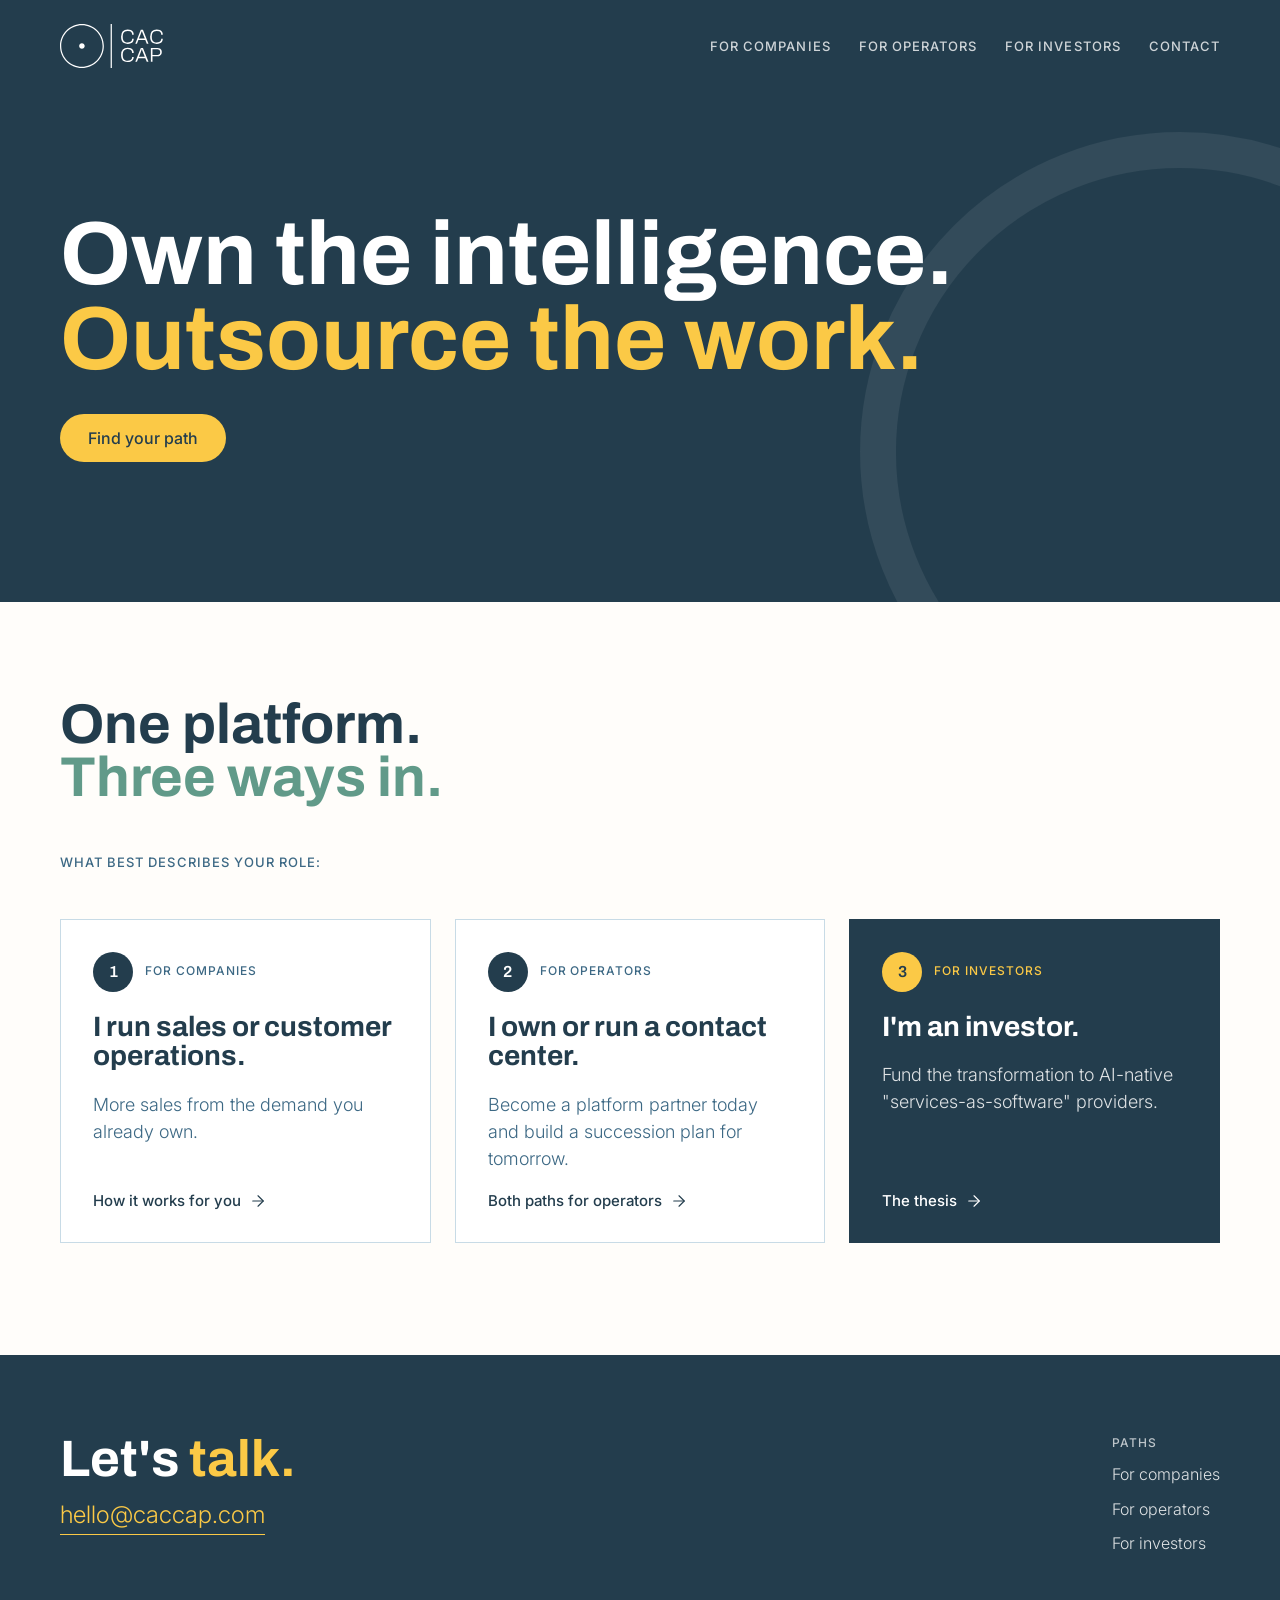
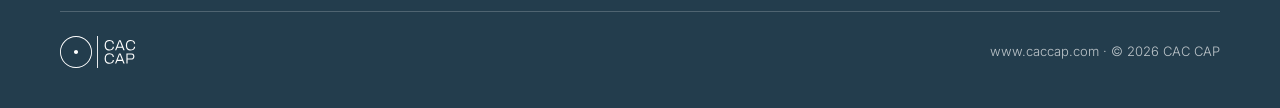
==== index.html @ 77aca2f1 "Copy edit: splash and companies pages Co-Authored-By: Claude Opus 5.5 <noreply@anthropic.com> Claude" ====
<!doctype html>
<html lang="en">
<head>
<meta charset="utf-8">
<meta name="viewport" content="width=device-width, initial-scale=1">
<title>CAC CAP · Own the intelligence. Outsource the work.</title>
<meta name="description" content="We sell the work, not the tool: an AI-run sales operation, paid on results, with an acquisition pipeline behind it.">
<meta property="og:type" content="website">
<meta property="og:site_name" content="CAC CAP">
<meta property="og:title" content="CAC CAP · Own the intelligence. Outsource the work.">
<meta property="og:description" content="We sell the work, not the tool: an AI-run sales operation, paid on results, with an acquisition pipeline behind it.">
<link rel="icon" type="image/svg+xml" href="assets/img/cac-cap-mark-deep-ocean.svg">
<link rel="preconnect" href="https://fonts.googleapis.com">
<link rel="preconnect" href="https://fonts.gstatic.com" crossorigin>
<link rel="stylesheet" href="https://fonts.googleapis.com/css2?family=Archivo:wght@500;600;700&amp;family=Inter:wght@300;500;600&amp;display=swap">
<link rel="stylesheet" href="assets/css/tokens.css">
<link rel="stylesheet" href="assets/css/site.css">
</head>
<body>
<a class="skip" href="#main">Skip to content</a>
<div style="font-family: var(--font-body); font-weight: 300; color: var(--czc-deep-ocean); background: var(--czc-paper);">

  <header style="background: var(--czc-deep-ocean);">
    <div style="max-width: 1200px; margin: 0 auto; padding: 24px clamp(20px, 5vw, 60px); display: flex; flex-wrap: wrap; align-items: center; justify-content: space-between; gap: 16px 32px;">
      <a href="./" aria-label="CAC CAP home" style="display: inline-flex; text-decoration: none;"><img src="assets/img/cac-cap-lockup-white.svg" alt="CAC CAP" style="height: 44px; width: auto; display: block;"></a>
      <nav aria-label="Main" style="display: flex; flex-wrap: wrap; gap: 8px 28px; font: 500 13px/1.4 var(--font-body); letter-spacing: .08em; text-transform: uppercase;">
        <a href="companies/" class="nav" style="color: rgba(255,255,255,.78); text-decoration: none;">For companies</a>
        <a href="operators/" class="nav" style="color: rgba(255,255,255,.78); text-decoration: none;">For operators</a>
        <a href="investors/" class="nav" style="color: rgba(255,255,255,.78); text-decoration: none;">For investors</a>
        <a href="#contact" class="nav" style="color: rgba(255,255,255,.78); text-decoration: none;">Contact</a>
      </nav>
    </div>
  </header>

  <main id="main">

  <section style="position: relative; overflow: hidden; background: var(--czc-deep-ocean); color: #ffffff;">
    <div aria-hidden="true" style="position: absolute; right: -220px; top: 40px; width: 640px; height: 640px; border-radius: 50%; border: 36px solid rgba(255,255,255,.07); box-sizing: border-box;"></div>
    <div style="position: relative; max-width: 1200px; margin: 0 auto; padding: 120px clamp(20px, 5vw, 60px) 140px; display: flex; flex-direction: column; gap: 32px;">

      <h1 style="margin: 0; font: 700 clamp(48px, 7vw, 96px)/.95 var(--font-display); color: #ffffff; max-width: 900px;">Own the intelligence.<br><span style="color: var(--czc-yellow-sun);">Outsource the work.</span></h1>

      <div style="display: flex; flex-wrap: wrap; gap: 12px;">
        <a href="#paths" class="btn-accent" style="display: inline-flex; align-items: center; min-height: 48px; padding: 0 28px; border-radius: 999px; background: var(--czc-yellow-sun); color: var(--czc-deep-ocean); font: 500 16px/1 var(--font-body); text-decoration: none;">Find your path</a>
      </div>
    </div>
  </section>

  <section id="paths" style="background: var(--czc-paper);">
    <div style="max-width: 1200px; margin: 0 auto; padding: 96px clamp(20px, 5vw, 60px) 112px; display: flex; flex-direction: column; gap: 48px;">
      <div style="display: flex; flex-direction: column; gap: 16px;">

        <h2 style="margin: 0; font: 700 clamp(36px, 4.5vw, 56px)/.95 var(--font-display); color: var(--czc-deep-ocean);">One platform.<br><span style="color: var(--czc-greenery);">Three ways in.</span></h2>
      </div>
      <div style="font: 500 13px/1.4 var(--font-body); letter-spacing: .08em; text-transform: uppercase; color: var(--czc-deep-ocean-300); font-size: 13px; font-weight: 500; line-height: 1.4">WHAT BEST DESCRIBES YOUR ROLE:</div><div style="display: grid; grid-template-columns: repeat(auto-fit, minmax(280px, 1fr)); gap: 24px;">

        <a href="companies/" class="path" style="display: flex; flex-direction: column; gap: 20px; min-height: 300px; padding: 32px; box-sizing: border-box; background: #ffffff; border: 1px solid var(--czc-deep-ocean-50); color: var(--czc-deep-ocean); text-decoration: none;">
          <div style="display: flex; align-items: center; gap: 12px;">
            <span style="display: inline-flex; align-items: center; justify-content: center; width: 40px; height: 40px; border-radius: 50%; background: var(--czc-deep-ocean); color: #ffffff; font: 600 16px/1 var(--font-display);">1</span>
            <span style="font: 500 12px/1.4 var(--font-body); letter-spacing: .08em; text-transform: uppercase; color: var(--czc-deep-ocean-300);">For companies</span>
          </div>
          <div style="font: 700 28px/1.05 var(--font-display);">I run sales or customer operations.</div>
          <div style="font: 300 18px/1.5 var(--font-body); color: var(--czc-deep-ocean-300); flex-grow: 1;">More sales from the demand you already own.</div>
          <div style="display: flex; align-items: center; gap: 8px; font: 500 15px/1 var(--font-body);">How it works for you
            <svg aria-hidden="true" width="18" height="18" viewBox="0 0 24 24" fill="none" stroke="currentColor" stroke-width="1.5" stroke-linecap="round" stroke-linejoin="round"><path d="M5 12h14"></path><path d="m12 5 7 7-7 7"></path></svg>
          </div>
        </a>

        <a href="operators/" class="path" style="display: flex; flex-direction: column; gap: 20px; min-height: 300px; padding: 32px; box-sizing: border-box; background: #ffffff; border: 1px solid var(--czc-deep-ocean-50); color: var(--czc-deep-ocean); text-decoration: none;">
          <div style="display: flex; align-items: center; gap: 12px;">
            <span style="display: inline-flex; align-items: center; justify-content: center; width: 40px; height: 40px; border-radius: 50%; background: var(--czc-deep-ocean); color: #ffffff; font: 600 16px/1 var(--font-display);">2</span>
            <span style="font: 500 12px/1.4 var(--font-body); letter-spacing: .08em; text-transform: uppercase; color: var(--czc-deep-ocean-300);">For operators</span>
          </div>
          <div style="font: 700 28px/1.05 var(--font-display);">I own or run a contact center.</div>
          <div style="font: 300 18px/1.5 var(--font-body); color: var(--czc-deep-ocean-300); flex-grow: 1;">Become a platform partner today and build a succession plan for tomorrow.</div>
          <div style="display: flex; align-items: center; gap: 8px; font: 500 15px/1 var(--font-body);">Both paths for operators
            <svg aria-hidden="true" width="18" height="18" viewBox="0 0 24 24" fill="none" stroke="currentColor" stroke-width="1.5" stroke-linecap="round" stroke-linejoin="round"><path d="M5 12h14"></path><path d="m12 5 7 7-7 7"></path></svg>
          </div>
        </a>

        <a href="investors/" class="path" style="display: flex; flex-direction: column; gap: 20px; min-height: 300px; padding: 32px; box-sizing: border-box; background: var(--czc-deep-ocean); border: 1px solid var(--czc-deep-ocean); color: #ffffff; text-decoration: none;">
          <div style="display: flex; align-items: center; gap: 12px;">
            <span style="display: inline-flex; align-items: center; justify-content: center; width: 40px; height: 40px; border-radius: 50%; background: var(--czc-yellow-sun); color: var(--czc-deep-ocean); font: 600 16px/1 var(--font-display);">3</span>
            <span style="font: 500 12px/1.4 var(--font-body); letter-spacing: .08em; text-transform: uppercase; color: var(--czc-yellow-sun);">For investors</span>
          </div>
          <div style="font: 700 28px/1.05 var(--font-display);">I'm an investor.</div>
          <div style="font: 300 18px/1.5 var(--font-body); color: rgba(255,255,255,.85); flex-grow: 1;">Fund the transformation to AI-native "services-as-software" providers.</div>
          <div style="display: flex; align-items: center; gap: 8px; font: 500 15px/1 var(--font-body);">The thesis
            <svg aria-hidden="true" width="18" height="18" viewBox="0 0 24 24" fill="none" stroke="currentColor" stroke-width="1.5" stroke-linecap="round" stroke-linejoin="round"><path d="M5 12h14"></path><path d="m12 5 7 7-7 7"></path></svg>
          </div>
        </a>

      </div>
    </div>
  </section>

  </main>

  <footer id="contact" class="foot" style="background: var(--czc-deep-ocean); color: #ffffff;">
    <div style="max-width: 1200px; margin: 0 auto; padding: 80px clamp(20px, 5vw, 60px) 40px; display: flex; flex-direction: column; gap: 56px;">
      <div style="display: flex; flex-wrap: wrap; justify-content: space-between; gap: 40px;">
        <div style="display: flex; flex-direction: column; gap: 16px; max-width: 420px;">
          <h2 style="margin: 0; font: 700 clamp(36px, 4vw, 52px)/.95 var(--font-display); color: #ffffff;">Let's <span style="color: var(--czc-yellow-sun);">talk.</span></h2>
          <a href="mailto:hello@caccap.com" style="font: 300 24px/1.3 var(--font-body); color: var(--czc-yellow-sun); text-decoration: none; border-bottom: 1px solid var(--czc-yellow-sun); align-self: flex-start; padding-bottom: 4px;">hello@caccap.com</a>
        </div>
        <nav aria-label="Paths" style="display: flex; flex-direction: column; gap: 12px; font: 300 16px/1.4 var(--font-body);">
          <div style="font: 500 12px/1.4 var(--font-body); letter-spacing: .08em; text-transform: uppercase; color: rgba(255,255,255,.7);">Paths</div>
          <a href="companies/" style="color: rgba(255,255,255,.85); text-decoration: none;">For companies</a>
          <a href="operators/" style="color: rgba(255,255,255,.85); text-decoration: none;">For operators</a>
          <a href="investors/" style="color: rgba(255,255,255,.85); text-decoration: none;">For investors</a>
        </nav>
      </div>
      <div style="display: flex; flex-wrap: wrap; align-items: center; justify-content: space-between; gap: 16px; padding-top: 24px; border-top: 1px solid rgba(255,255,255,.2);">
        <img src="assets/img/cac-cap-lockup-white.svg" alt="CAC CAP" style="height: 32px; width: auto; display: block;">
        <div style="font: 300 13px/1.4 var(--font-body); color: rgba(255,255,255,.7);">www.caccap.com · © 2026 CAC CAP</div>
      </div>
    </div>
  </footer>

</div>
</body>
</html>
---- assets/css/tokens.css ----
/* CAC CAP tokens, copied from the CACCAP Design System (version 1792423072). Fonts load from Google Fonts. */

/* CAC CAP — colour tokens.
   Five brand primaries from the brand guidelines (Jun 2023).
   Tint/shade steps mirror the PowerPoint theme ramp (lumMod/lumOff 20/40/60/80 lighter, 75/50 darker). */
:root{
  /* Deep Ocean — primary ink, headlines, body text, dark grounds */
  --czc-deep-ocean-50:#c8dbe6;--czc-deep-ocean-100:#92b7cd;--czc-deep-ocean-200:#5b92b4;--czc-deep-ocean-300:#3c6884;
  --czc-deep-ocean:#233d4d;--czc-deep-ocean-700:#1a2e3a;--czc-deep-ocean-900:#121e27;
  /* Yellow Sun — section grounds, highlight fills, the background wash */
  --czc-yellow-sun-50:#fef4da;--czc-yellow-sun-100:#fde9b5;--czc-yellow-sun-200:#fddf90;--czc-yellow-sun-300:#fcd46b;
  --czc-yellow-sun:#fbc946;--czc-yellow-sun-700:#ecac05;--czc-yellow-sun-900:#9d7303;
  /* Greenery */
  --czc-greenery-50:#dfebe7;--czc-greenery-100:#bfd7d0;--czc-greenery-200:#a0c3b8;--czc-greenery-300:#80afa1;
  --czc-greenery:#619a89;--czc-greenery-700:#497367;--czc-greenery-900:#314d45;
  /* Light Green */
  --czc-light-green-50:#ecf2e6;--czc-light-green-100:#d9e6cc;--czc-light-green-200:#c6d9b3;--czc-light-green-300:#b3cd99;
  --czc-light-green:#a0c080;--czc-light-green-700:#78a050;--czc-light-green-900:#506b35;
  /* Hot Sun */
  --czc-hot-sun-50:#ffe5d5;--czc-hot-sun-100:#feccab;--czc-hot-sun-200:#feb281;--czc-hot-sun-300:#fd9957;
  --czc-hot-sun:#fd7f2d;--czc-hot-sun-700:#dd5902;--czc-hot-sun-900:#943b01;
  /* Neutrals (PowerPoint theme dk1/lt1/dk2/lt2) */
  --czc-white:#ffffff;--czc-off-white:#fafafa;--czc-charcoal:#333333;--czc-black:#000000;
  /* "Light shade of yellow with 85% transparency" — the template's default slide background, flattened over white */
  --czc-paper:#fffdfa;

  /* ---- Semantic aliases ---- */
  --bg-page:var(--czc-paper);
  --bg-surface:var(--czc-white);
  --bg-subtle:var(--czc-yellow-sun-50);
  --bg-accent:var(--czc-yellow-sun);
  --bg-inverse:var(--czc-deep-ocean);
  --fg-1:var(--czc-deep-ocean);
  --fg-2:var(--czc-deep-ocean-300);
  --fg-3:var(--czc-deep-ocean-200);
  --fg-strong:var(--czc-deep-ocean-900);
  --fg-on-inverse:var(--czc-white);
  --fg-on-accent:var(--czc-deep-ocean);
  --fg-highlight:var(--czc-yellow-sun);
  --border-1:var(--czc-deep-ocean);
  --border-2:var(--czc-deep-ocean-50);
  --border-on-inverse:rgba(255,255,255,.35);
  --focus-ring:var(--czc-yellow-sun);
  --action-primary:var(--czc-deep-ocean);
  --action-primary-hover:var(--czc-deep-ocean-700);
  --action-primary-press:var(--czc-deep-ocean-900);
  --action-accent:var(--czc-yellow-sun);
  --action-accent-hover:var(--czc-yellow-sun-300);
  /* Status mapping approved: Greenery = positive, Yellow Sun = warning, Hot Sun = alert */
  --status-positive:var(--czc-greenery);
  --status-positive-bg:var(--czc-greenery-50);
  --status-warning:var(--czc-yellow-sun-900);
  --status-warning-bg:var(--czc-yellow-sun-50);
  --status-alert:var(--czc-hot-sun-700);
  --status-alert-bg:var(--czc-hot-sun-50);
  --status-info:var(--czc-deep-ocean);
  --status-info-bg:var(--czc-deep-ocean-50);
  /* Chart series order — from the template doughnut chart */
  --chart-1:var(--czc-deep-ocean);--chart-2:var(--czc-yellow-sun);--chart-3:var(--czc-greenery);--chart-4:var(--czc-light-green);--chart-5:var(--czc-hot-sun);
}

/* CAC CAP — typography. Archivo (headlines, Bold) + Inter (body, Light). */
:root{
  --font-display:"Archivo","Helvetica Neue",Arial,sans-serif;
  --font-body:"Inter","Helvetica Neue",Arial,sans-serif;
  --font-mono:ui-monospace,"SF Mono",Menlo,Consolas,monospace;

  --weight-light:300;--weight-regular:400;--weight-medium:500;--weight-semibold:600;--weight-bold:700;--weight-extrabold:800;

  /* Screen scale (px) */
  --text-display:56px;--text-h1:44px;--text-h2:36px;--text-h3:28px;--text-h4:22px;--text-sub:18px;
  --text-body-lg:18px;--text-body:16px;--text-body-sm:14px;--text-caption:12px;--text-micro:11px;

  /* Slide scale @1920×1080 (template is 960×540pt → ×2) */
  --slide-title:72px;     /* Archivo Bold 36pt */
  --slide-sub:36px;       /* Archivo Medium 18pt */
  --slide-lead:40px;      /* subtitle 20pt */
  --slide-body:24px;      /* Inter Light 12pt */
  --slide-caption-l:28px; /* Inter Medium 14pt side caption */
  --slide-footer:20px;    /* Inter Light 10pt url */

  --leading-tight:.9;     /* titles: 90% line spacing */
  --leading-snug:1.15;
  --leading-body:1.5;
  --tracking-caps:.08em;

  /* Semantic roles */
  --type-headline:var(--weight-bold) var(--text-h1)/var(--leading-tight) var(--font-display);
  --type-subhead:var(--weight-medium) var(--text-sub)/var(--leading-snug) var(--font-display);
  --type-body:var(--weight-light) var(--text-body)/var(--leading-body) var(--font-body);
  --type-label:var(--weight-medium) var(--text-caption)/1.2 var(--font-body);
}

/* CAC CAP — spacing, radii, lines, elevation, motion. */
:root{
  --space-0:0;--space-1:4px;--space-2:8px;--space-3:12px;--space-4:16px;--space-5:20px;--space-6:24px;--space-8:32px;--space-10:40px;--space-12:48px;--space-16:64px;--space-20:80px;--space-24:96px;
  /* Slide margins: template keeps ~30pt (60px @1920) from every edge */
  --slide-margin:60px;--slide-gutter:80px;
  --container-max:1200px;

  /* Radii — the brand is circles + square rectangles; nothing in between */
  --radius-none:0;--radius-sm:2px;--radius-pill:999px;--radius-circle:50%;

  /* Lines — template connectors are 0.75pt Deep Ocean hairlines */
  --line-hair:1px;--line-strong:2px;--line-ring:3px;

  /* Elevation — template uses one soft, large-blur shadow (17pt blur, 15% alpha) */
  --shadow-none:none;
  --shadow-soft:0 2px 34px rgba(18,30,39,.15);
  --shadow-lift:0 3px 34px rgba(0,0,0,.15);
  --shadow-focus:0 0 0 3px var(--czc-yellow-sun);

  /* Motion — calm, no bounce */
  --ease-standard:cubic-bezier(.2,0,0,1); /* @kind other */
  --ease-exit:cubic-bezier(.4,0,1,1); /* @kind other */
  --dur-fast:120ms; /* @kind other */
  --dur-base:200ms; /* @kind other */
  --dur-slow:400ms; /* @kind other */
}

/* CAC CAP — minimal element defaults. */
html{color:var(--fg-1);background:var(--bg-page);font-family:var(--font-body);font-weight:var(--weight-light);-webkit-font-smoothing:antialiased}
h1,h2,h3,h4{font-family:var(--font-display);font-weight:var(--weight-bold);line-height:var(--leading-tight);color:var(--fg-1);text-wrap:balance}
p{text-wrap:pretty}
a{color:var(--czc-deep-ocean);text-decoration:underline;text-decoration-thickness:1px;text-underline-offset:3px}
a:hover{color:var(--czc-greenery-700)}
::selection{background:var(--czc-yellow-sun);color:var(--czc-deep-ocean)}
---- assets/css/site.css ----
/* CAC CAP site: page basics and interaction states. Layout lives inline in each page. */
body{margin:0}
@media (prefers-reduced-motion:no-preference){html{scroll-behavior:smooth}}
a:focus-visible{outline:3px solid #fbc946;outline-offset:3px}
.skip{position:absolute;left:-9999px;top:16px;z-index:10;padding:12px 20px;border-radius:999px;background:#fbc946;color:#233d4d;font:500 15px/1 Inter,sans-serif;text-decoration:none}
.skip:focus{left:16px}
.nav:hover{color:#ffffff !important}
.btn-accent,.btn-ghost,.btn-dark{transition:background-color .2s cubic-bezier(.2,0,0,1),transform .12s cubic-bezier(.2,0,0,1)}
.btn-accent:hover{background:#fcd46b !important}
.btn-ghost:hover{background:rgba(255,255,255,.08) !important}
.btn-dark:hover{background:#1a2e3a !important}
.btn-accent:active,.btn-ghost:active,.btn-dark:active{transform:scale(.98)}
.path{transition:box-shadow .2s cubic-bezier(.2,0,0,1)}
.path:hover{box-shadow:0 2px 34px rgba(18,30,39,.15)}
.foot a:hover{color:#ffffff !important}
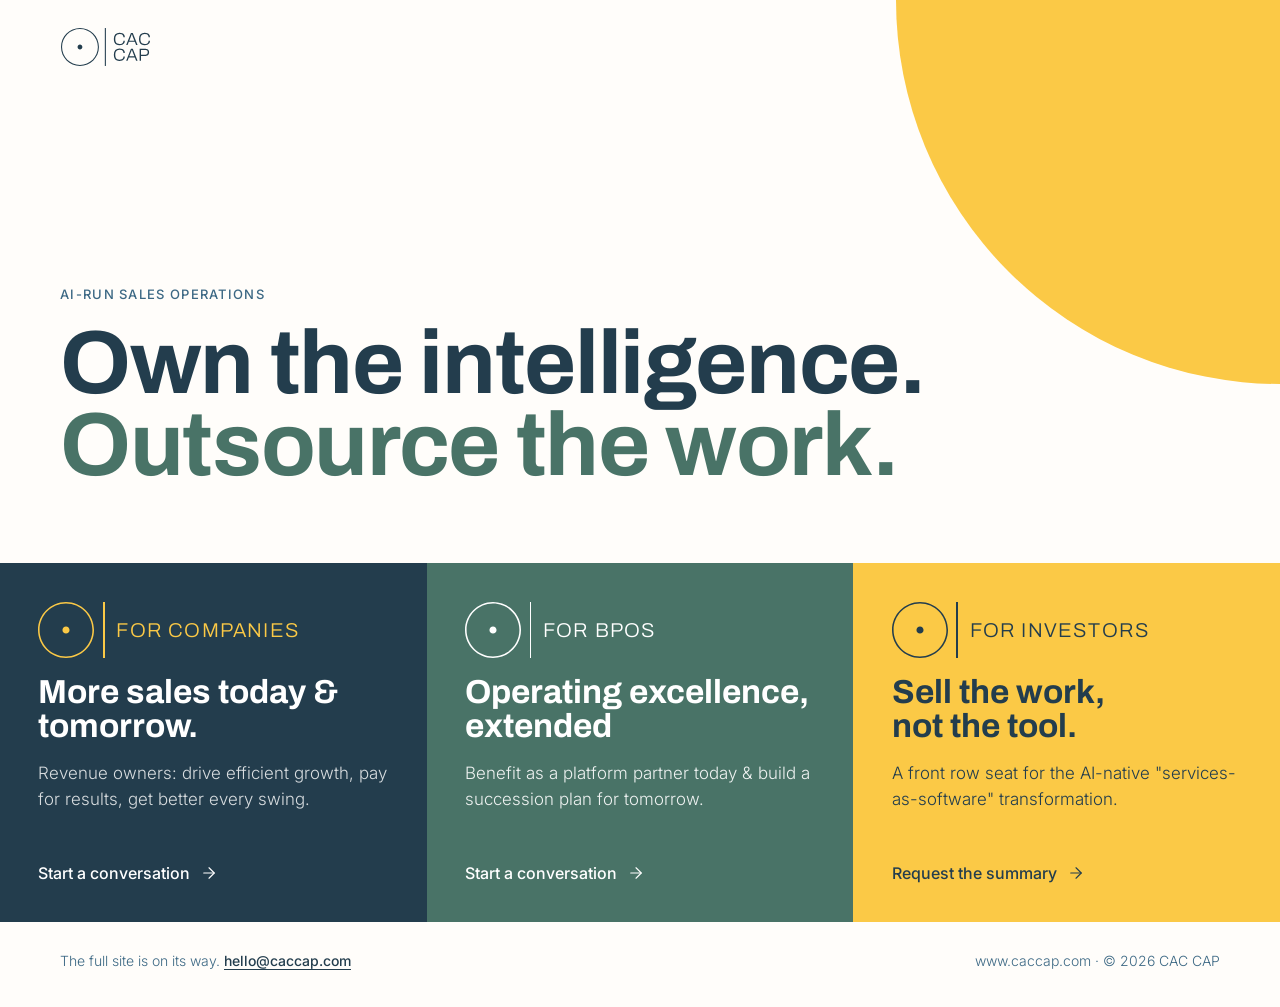
==== commit dd2a4638: "Teaser site: S1 plain sun + three doors Replaces the four-page site (kept on branch archive/site-v3)" ====
--- a/index.html
+++ b/index.html
@@ -12,109 +12,68 @@
 <link rel="icon" type="image/svg+xml" href="assets/img/cac-cap-mark-deep-ocean.svg">
 <link rel="preconnect" href="https://fonts.googleapis.com">
 <link rel="preconnect" href="https://fonts.gstatic.com" crossorigin>
-<link rel="stylesheet" href="https://fonts.googleapis.com/css2?family=Archivo:wght@500;600;700&amp;family=Inter:wght@300;500;600&amp;display=swap">
-<link rel="stylesheet" href="assets/css/tokens.css">
+<link rel="stylesheet" href="https://fonts.googleapis.com/css2?family=Archivo:wght@300;500;700&amp;family=Inter:wght@300;500&amp;display=swap">
 <link rel="stylesheet" href="assets/css/site.css">
 </head>
 <body>
 <a class="skip" href="#main">Skip to content</a>
-<div style="font-family: var(--font-body); font-weight: 300; color: var(--czc-deep-ocean); background: var(--czc-paper);">
+<div style="box-sizing: border-box; background: #fffdfa; color: #233d4d; font-family: Inter, 'Helvetica Neue', Arial, sans-serif; font-weight: 300;">
 
-  <header style="background: var(--czc-deep-ocean);">
-    <div style="max-width: 1200px; margin: 0 auto; padding: 24px clamp(20px, 5vw, 60px); display: flex; flex-wrap: wrap; align-items: center; justify-content: space-between; gap: 16px 32px;">
-      <a href="./" aria-label="CAC CAP home" style="display: inline-flex; text-decoration: none;"><img src="assets/img/cac-cap-lockup-white.svg" alt="CAC CAP" style="height: 44px; width: auto; display: block;"></a>
-      <nav aria-label="Main" style="display: flex; flex-wrap: wrap; gap: 8px 28px; font: 500 13px/1.4 var(--font-body); letter-spacing: .08em; text-transform: uppercase;">
-        <a href="companies/" class="nav" style="color: rgba(255,255,255,.78); text-decoration: none;">For companies</a>
-        <a href="operators/" class="nav" style="color: rgba(255,255,255,.78); text-decoration: none;">For operators</a>
-        <a href="investors/" class="nav" style="color: rgba(255,255,255,.78); text-decoration: none;">For investors</a>
-        <a href="#contact" class="nav" style="color: rgba(255,255,255,.78); text-decoration: none;">Contact</a>
-      </nav>
-    </div>
-  </header>
+  <section style="position: relative; overflow: hidden; min-height: clamp(460px, 44vw, 640px); display: flex; flex-direction: column;">
+    <div aria-hidden="true" style="--d: clamp(400px, 60vw, 880px); position: absolute; top: calc(-0.5 * var(--d)); right: calc(-0.5 * var(--d)); width: var(--d); height: var(--d); border-radius: 50%; background: #fbc946;"></div>
 
-  <main id="main">
+    <header style="position: relative; width: 100%; max-width: 1320px; margin: 0 auto; box-sizing: border-box; padding: 28px clamp(20px, 5vw, 60px);">
+      <a href="./" aria-label="CAC CAP home" style="display: inline-flex;"><span role="img" aria-label="CAC CAP" class="tint" style="display: block; height: clamp(32px, 3vw, 42px); aspect-ratio: 2372 / 1000; background: #233d4d; -webkit-mask-image: url(assets/img/cac-cap-lockup-white.svg); mask-image: url(assets/img/cac-cap-lockup-white.svg);"></span></a>
+    </header>
 
-  <section style="position: relative; overflow: hidden; background: var(--czc-deep-ocean); color: #ffffff;">
-    <div aria-hidden="true" style="position: absolute; right: -220px; top: 40px; width: 640px; height: 640px; border-radius: 50%; border: 36px solid rgba(255,255,255,.07); box-sizing: border-box;"></div>
-    <div style="position: relative; max-width: 1200px; margin: 0 auto; padding: 120px clamp(20px, 5vw, 60px) 140px; display: flex; flex-direction: column; gap: 32px;">
-
-      <h1 style="margin: 0; font: 700 clamp(48px, 7vw, 96px)/.95 var(--font-display); color: #ffffff; max-width: 900px;">Own the intelligence.<br><span style="color: var(--czc-yellow-sun);">Outsource the work.</span></h1>
-
-      <div style="display: flex; flex-wrap: wrap; gap: 12px;">
-        <a href="#paths" class="btn-accent" style="display: inline-flex; align-items: center; min-height: 48px; padding: 0 28px; border-radius: 999px; background: var(--czc-yellow-sun); color: var(--czc-deep-ocean); font: 500 16px/1 var(--font-body); text-decoration: none;">Find your path</a>
-      </div>
+    <div id="main" style="position: relative; flex-grow: 1; width: 100%; max-width: 1320px; margin: 0 auto; box-sizing: border-box; padding: 32px clamp(20px, 5vw, 60px) clamp(48px, 6vw, 88px); display: flex; flex-direction: column; justify-content: flex-end; gap: 20px;">
+      <div style="font-size: 13px; font-weight: 500; letter-spacing: .1em; text-transform: uppercase; color: #3c6884;">AI-run sales operations</div>
+      <h1 style="margin: 0; max-width: 900px; font-family: Archivo, 'Helvetica Neue', Arial, sans-serif; font-weight: 700; font-size: clamp(42px, 7vw, 108px); line-height: .92; letter-spacing: -.015em; color: #233d4d;">Own the intelligence.<br><span style="color: #497367;">Outsource the work.</span></h1>
     </div>
   </section>
 
-  <section id="paths" style="background: var(--czc-paper);">
-    <div style="max-width: 1200px; margin: 0 auto; padding: 96px clamp(20px, 5vw, 60px) 112px; display: flex; flex-direction: column; gap: 48px;">
-      <div style="display: flex; flex-direction: column; gap: 16px;">
+  <nav aria-label="Choose your path" style="display: grid; grid-template-columns: repeat(auto-fit, minmax(300px, 1fr));">
+    <a class="door" href="mailto:hello@caccap.com?subject=CAC%20CAP%20for%20companies" style="min-height: clamp(300px, 28vw, 420px); box-sizing: border-box; padding: clamp(28px, 3vw, 44px); display: flex; flex-direction: column; gap: 18px; background: #233d4d; color: #ffffff; text-decoration: none;">
+      <span style="display: flex; align-items: center; gap: 8.7px;">
+        <span aria-hidden="true" class="tint" style="width: 56px; height: 56px; display: block; flex: 0 0 auto; background: #fbc946; -webkit-mask-image: url(assets/img/cac-cap-mark-deep-ocean.svg); mask-image: url(assets/img/cac-cap-mark-deep-ocean.svg);"></span>
+        <span aria-hidden="true" style="width: 1.6px; height: 56px; background: #fbc946; flex: 0 0 auto;"></span>
+        <span style="margin-left: 3px; font-family: Archivo, 'Helvetica Neue', Arial, sans-serif; font-weight: 300; font-size: 20px; line-height: 1; letter-spacing: .06em; text-transform: uppercase; color: #fbc946;">For companies</span>
+      </span>
+      <span style="font-family: Archivo, 'Helvetica Neue', Arial, sans-serif; font-weight: 700; font-size: clamp(28px, 2.6vw, 38px); line-height: 1.02;">More sales today &amp; tomorrow.</span>
+      <span style="flex-grow: 1; font-size: 17px; line-height: 1.5; color: rgba(255,255,255,.82);">Revenue owners:&nbsp;drive efficient growth, pay for results, get better every swing.</span>
+      <span class="go" style="display: inline-flex; align-items: center; gap: 10px; font-size: 16px; font-weight: 500;">Start a conversation
+        <svg aria-hidden="true" width="18" height="18" viewBox="0 0 24 24" fill="none" stroke="currentColor" stroke-width="1.5" stroke-linecap="round" stroke-linejoin="round"><path d="M5 12h14"></path><path d="m12 5 7 7-7 7"></path></svg>
+      </span>
+    </a>
+    <a class="door" href="mailto:hello@caccap.com?subject=CAC%20CAP%20for%20BPOs" style="min-height: clamp(300px, 28vw, 420px); box-sizing: border-box; padding: clamp(28px, 3vw, 44px); display: flex; flex-direction: column; gap: 18px; background: #497367; color: #ffffff; text-decoration: none;">
+      <span style="display: flex; align-items: center; gap: 8.7px;">
+        <span aria-hidden="true" class="tint" style="width: 56px; height: 56px; display: block; flex: 0 0 auto; background: #ffffff; -webkit-mask-image: url(assets/img/cac-cap-mark-deep-ocean.svg); mask-image: url(assets/img/cac-cap-mark-deep-ocean.svg);"></span>
+        <span aria-hidden="true" style="width: 1.6px; height: 56px; background: #ffffff; flex: 0 0 auto;"></span>
+        <span style="margin-left: 3px; font-family: Archivo, 'Helvetica Neue', Arial, sans-serif; font-weight: 300; font-size: 20px; line-height: 1; letter-spacing: .06em; text-transform: uppercase; color: #ffffff;">For BPOs</span>
+      </span>
+      <span style="font-family: Archivo, 'Helvetica Neue', Arial, sans-serif; font-weight: 700; font-size: clamp(28px, 2.6vw, 38px); line-height: 1.02;">Operating excellence, extended</span>
+      <span style="flex-grow: 1; font-size: 17px; line-height: 1.5; color: rgba(255,255,255,.9);">Benefit as a platform partner today &amp; build a succession plan for tomorrow.</span>
+      <span class="go" style="display: inline-flex; align-items: center; gap: 10px; font-size: 16px; font-weight: 500;">Start a conversation
+        <svg aria-hidden="true" width="18" height="18" viewBox="0 0 24 24" fill="none" stroke="currentColor" stroke-width="1.5" stroke-linecap="round" stroke-linejoin="round"><path d="M5 12h14"></path><path d="m12 5 7 7-7 7"></path></svg>
+      </span>
+    </a>
+    <a class="door" href="mailto:hello@caccap.com?subject=CAC%20CAP%20investment%20summary" style="min-height: clamp(300px, 28vw, 420px); box-sizing: border-box; padding: clamp(28px, 3vw, 44px); display: flex; flex-direction: column; gap: 18px; background: #fbc946; color: #233d4d; text-decoration: none;">
+      <span style="display: flex; align-items: center; gap: 8.7px;">
+        <span aria-hidden="true" class="tint" style="width: 56px; height: 56px; display: block; flex: 0 0 auto; background: #233d4d; -webkit-mask-image: url(assets/img/cac-cap-mark-deep-ocean.svg); mask-image: url(assets/img/cac-cap-mark-deep-ocean.svg);"></span>
+        <span aria-hidden="true" style="width: 1.6px; height: 56px; background: #233d4d; flex: 0 0 auto;"></span>
+        <span style="margin-left: 3px; font-family: Archivo, 'Helvetica Neue', Arial, sans-serif; font-weight: 300; font-size: 20px; line-height: 1; letter-spacing: .06em; text-transform: uppercase; color: #233d4d;">For investors</span>
+      </span>
+      <span style="font-family: Archivo, 'Helvetica Neue', Arial, sans-serif; font-weight: 700; font-size: clamp(28px, 2.6vw, 38px); line-height: 1.02;">Sell the work, <br>not the tool.</span>
+      <span style="flex-grow: 1; font-size: 17px; line-height: 1.5; color: #233d4d;">A front row seat for the AI-native "services-as-software"&nbsp;transformation.</span>
+      <span class="go" style="display: inline-flex; align-items: center; gap: 10px; font-size: 16px; font-weight: 500;">Request the summary
+        <svg aria-hidden="true" width="18" height="18" viewBox="0 0 24 24" fill="none" stroke="currentColor" stroke-width="1.5" stroke-linecap="round" stroke-linejoin="round"><path d="M5 12h14"></path><path d="m12 5 7 7-7 7"></path></svg>
+      </span>
+    </a>
+  </nav>
 
-        <h2 style="margin: 0; font: 700 clamp(36px, 4.5vw, 56px)/.95 var(--font-display); color: var(--czc-deep-ocean);">One platform.<br><span style="color: var(--czc-greenery);">Three ways in.</span></h2>
-      </div>
-      <div style="font: 500 13px/1.4 var(--font-body); letter-spacing: .08em; text-transform: uppercase; color: var(--czc-deep-ocean-300); font-size: 13px; font-weight: 500; line-height: 1.4">WHAT BEST DESCRIBES YOUR ROLE:</div><div style="display: grid; grid-template-columns: repeat(auto-fit, minmax(280px, 1fr)); gap: 24px;">
-
-        <a href="companies/" class="path" style="display: flex; flex-direction: column; gap: 20px; min-height: 300px; padding: 32px; box-sizing: border-box; background: #ffffff; border: 1px solid var(--czc-deep-ocean-50); color: var(--czc-deep-ocean); text-decoration: none;">
-          <div style="display: flex; align-items: center; gap: 12px;">
-            <span style="display: inline-flex; align-items: center; justify-content: center; width: 40px; height: 40px; border-radius: 50%; background: var(--czc-deep-ocean); color: #ffffff; font: 600 16px/1 var(--font-display);">1</span>
-            <span style="font: 500 12px/1.4 var(--font-body); letter-spacing: .08em; text-transform: uppercase; color: var(--czc-deep-ocean-300);">For companies</span>
-          </div>
-          <div style="font: 700 28px/1.05 var(--font-display);">I run sales or customer operations.</div>
-          <div style="font: 300 18px/1.5 var(--font-body); color: var(--czc-deep-ocean-300); flex-grow: 1;">More sales from the demand you already own.</div>
-          <div style="display: flex; align-items: center; gap: 8px; font: 500 15px/1 var(--font-body);">How it works for you
-            <svg aria-hidden="true" width="18" height="18" viewBox="0 0 24 24" fill="none" stroke="currentColor" stroke-width="1.5" stroke-linecap="round" stroke-linejoin="round"><path d="M5 12h14"></path><path d="m12 5 7 7-7 7"></path></svg>
-          </div>
-        </a>
-
-        <a href="operators/" class="path" style="display: flex; flex-direction: column; gap: 20px; min-height: 300px; padding: 32px; box-sizing: border-box; background: #ffffff; border: 1px solid var(--czc-deep-ocean-50); color: var(--czc-deep-ocean); text-decoration: none;">
-          <div style="display: flex; align-items: center; gap: 12px;">
-            <span style="display: inline-flex; align-items: center; justify-content: center; width: 40px; height: 40px; border-radius: 50%; background: var(--czc-deep-ocean); color: #ffffff; font: 600 16px/1 var(--font-display);">2</span>
-            <span style="font: 500 12px/1.4 var(--font-body); letter-spacing: .08em; text-transform: uppercase; color: var(--czc-deep-ocean-300);">For operators</span>
-          </div>
-          <div style="font: 700 28px/1.05 var(--font-display);">I own or run a contact center.</div>
-          <div style="font: 300 18px/1.5 var(--font-body); color: var(--czc-deep-ocean-300); flex-grow: 1;">Become a platform partner today and build a succession plan for tomorrow.</div>
-          <div style="display: flex; align-items: center; gap: 8px; font: 500 15px/1 var(--font-body);">Both paths for operators
-            <svg aria-hidden="true" width="18" height="18" viewBox="0 0 24 24" fill="none" stroke="currentColor" stroke-width="1.5" stroke-linecap="round" stroke-linejoin="round"><path d="M5 12h14"></path><path d="m12 5 7 7-7 7"></path></svg>
-          </div>
-        </a>
-
-        <a href="investors/" class="path" style="display: flex; flex-direction: column; gap: 20px; min-height: 300px; padding: 32px; box-sizing: border-box; background: var(--czc-deep-ocean); border: 1px solid var(--czc-deep-ocean); color: #ffffff; text-decoration: none;">
-          <div style="display: flex; align-items: center; gap: 12px;">
-            <span style="display: inline-flex; align-items: center; justify-content: center; width: 40px; height: 40px; border-radius: 50%; background: var(--czc-yellow-sun); color: var(--czc-deep-ocean); font: 600 16px/1 var(--font-display);">3</span>
-            <span style="font: 500 12px/1.4 var(--font-body); letter-spacing: .08em; text-transform: uppercase; color: var(--czc-yellow-sun);">For investors</span>
-          </div>
-          <div style="font: 700 28px/1.05 var(--font-display);">I'm an investor.</div>
-          <div style="font: 300 18px/1.5 var(--font-body); color: rgba(255,255,255,.85); flex-grow: 1;">Fund the transformation to AI-native "services-as-software" providers.</div>
-          <div style="display: flex; align-items: center; gap: 8px; font: 500 15px/1 var(--font-body);">The thesis
-            <svg aria-hidden="true" width="18" height="18" viewBox="0 0 24 24" fill="none" stroke="currentColor" stroke-width="1.5" stroke-linecap="round" stroke-linejoin="round"><path d="M5 12h14"></path><path d="m12 5 7 7-7 7"></path></svg>
-          </div>
-        </a>
-
-      </div>
-    </div>
-  </section>
-
-  </main>
-
-  <footer id="contact" class="foot" style="background: var(--czc-deep-ocean); color: #ffffff;">
-    <div style="max-width: 1200px; margin: 0 auto; padding: 80px clamp(20px, 5vw, 60px) 40px; display: flex; flex-direction: column; gap: 56px;">
-      <div style="display: flex; flex-wrap: wrap; justify-content: space-between; gap: 40px;">
-        <div style="display: flex; flex-direction: column; gap: 16px; max-width: 420px;">
-          <h2 style="margin: 0; font: 700 clamp(36px, 4vw, 52px)/.95 var(--font-display); color: #ffffff;">Let's <span style="color: var(--czc-yellow-sun);">talk.</span></h2>
-          <a href="mailto:hello@caccap.com" style="font: 300 24px/1.3 var(--font-body); color: var(--czc-yellow-sun); text-decoration: none; border-bottom: 1px solid var(--czc-yellow-sun); align-self: flex-start; padding-bottom: 4px;">hello@caccap.com</a>
-        </div>
-        <nav aria-label="Paths" style="display: flex; flex-direction: column; gap: 12px; font: 300 16px/1.4 var(--font-body);">
-          <div style="font: 500 12px/1.4 var(--font-body); letter-spacing: .08em; text-transform: uppercase; color: rgba(255,255,255,.7);">Paths</div>
-          <a href="companies/" style="color: rgba(255,255,255,.85); text-decoration: none;">For companies</a>
-          <a href="operators/" style="color: rgba(255,255,255,.85); text-decoration: none;">For operators</a>
-          <a href="investors/" style="color: rgba(255,255,255,.85); text-decoration: none;">For investors</a>
-        </nav>
-      </div>
-      <div style="display: flex; flex-wrap: wrap; align-items: center; justify-content: space-between; gap: 16px; padding-top: 24px; border-top: 1px solid rgba(255,255,255,.2);">
-        <img src="assets/img/cac-cap-lockup-white.svg" alt="CAC CAP" style="height: 32px; width: auto; display: block;">
-        <div style="font: 300 13px/1.4 var(--font-body); color: rgba(255,255,255,.7);">www.caccap.com · © 2026 CAC CAP</div>
-      </div>
-    </div>
+  <footer style="width: 100%; max-width: 1320px; margin: 0 auto; box-sizing: border-box; padding: 28px clamp(20px, 5vw, 60px) 36px; display: flex; flex-wrap: wrap; align-items: center; justify-content: space-between; gap: 12px 32px; font-size: 14px; line-height: 1.5; color: #3c6884;">
+    <p style="margin: 0;">The full site is on its way. <a href="mailto:hello@caccap.com" style="color: #233d4d; font-weight: 500; text-decoration: none; border-bottom: 1px solid #233d4d;">hello@caccap.com</a></p>
+    <p style="margin: 0;">www.caccap.com · © 2026 CAC CAP</p>
   </footer>
 
 </div>
--- a/assets/css/site.css
+++ b/assets/css/site.css
@@ -13,3 +13,11 @@
 .path{transition:box-shadow .2s cubic-bezier(.2,0,0,1)}
 .path:hover{box-shadow:0 2px 34px rgba(18,30,39,.15)}
 .foot a:hover{color:#ffffff !important}
+/* Teaser doors (2026-10-28) */
+.door{position:relative;transition:box-shadow .2s cubic-bezier(.2,0,0,1)}
+.door:hover{z-index:1;box-shadow:0 2px 34px rgba(18,30,39,.25)}
+.door:hover .go svg{transform:translateX(4px)}
+.go svg{transition:transform .2s cubic-bezier(.2,0,0,1)}
+.door:active{transform:scale(.99)}
+/* Logo files tinted to the brand colour of their ground: exact artwork, colour from the background */
+.tint{-webkit-mask-repeat:no-repeat;mask-repeat:no-repeat;-webkit-mask-position:center;mask-position:center;-webkit-mask-size:contain;mask-size:contain}
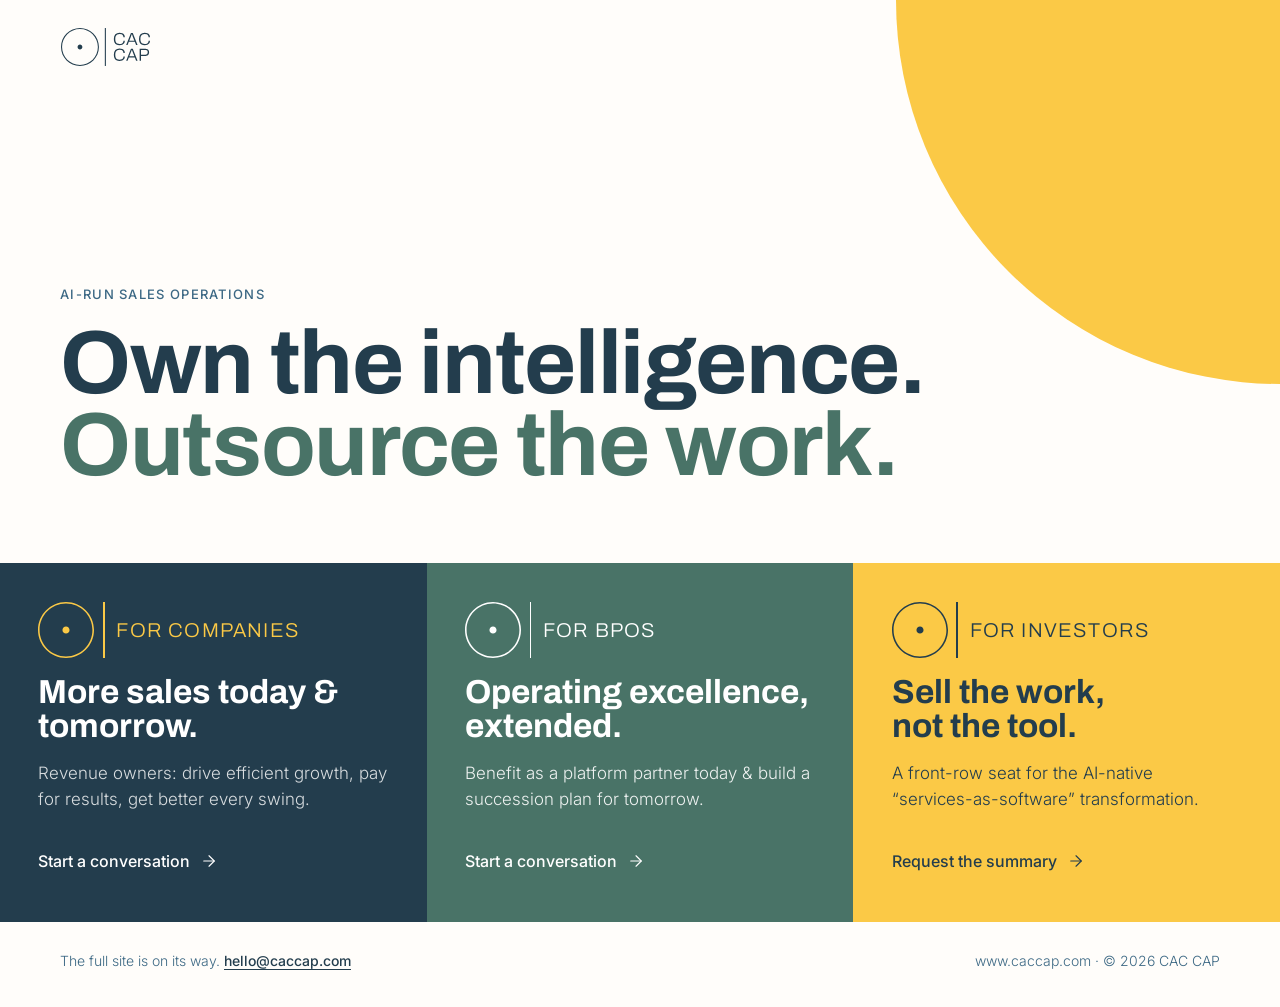
==== commit 8d92495f: "Punctuation, favicon, link only the calls to action - Curly quotes; "services-as-software" no longer" ====
--- a/index.html
+++ b/index.html
@@ -9,7 +9,9 @@
 <meta property="og:site_name" content="CAC CAP">
 <meta property="og:title" content="CAC CAP · Own the intelligence. Outsource the work.">
 <meta property="og:description" content="We sell the work, not the tool: an AI-run sales operation, paid on results, with an acquisition pipeline behind it.">
-<link rel="icon" type="image/svg+xml" href="assets/img/cac-cap-mark-deep-ocean.svg">
+<link rel="icon" href="favicon.ico" sizes="any">
+<link rel="icon" type="image/svg+xml" href="favicon.svg">
+<link rel="apple-touch-icon" href="apple-touch-icon.png">
 <link rel="preconnect" href="https://fonts.googleapis.com">
 <link rel="preconnect" href="https://fonts.gstatic.com" crossorigin>
 <link rel="stylesheet" href="https://fonts.googleapis.com/css2?family=Archivo:wght@300;500;700&amp;family=Inter:wght@300;500&amp;display=swap">
@@ -33,7 +35,7 @@
   </section>
 
   <nav aria-label="Choose your path" style="display: grid; grid-template-columns: repeat(auto-fit, minmax(300px, 1fr));">
-    <a class="door" href="mailto:hello@caccap.com?subject=CAC%20CAP%20for%20companies" style="min-height: clamp(300px, 28vw, 420px); box-sizing: border-box; padding: clamp(28px, 3vw, 44px); display: flex; flex-direction: column; gap: 18px; background: #233d4d; color: #ffffff; text-decoration: none;">
+    <div class="door" style="min-height: clamp(300px, 28vw, 420px); box-sizing: border-box; padding: clamp(28px, 3vw, 44px); display: flex; flex-direction: column; gap: 18px; background: #233d4d; color: #ffffff; text-decoration: none;">
       <span style="display: flex; align-items: center; gap: 8.7px;">
         <span aria-hidden="true" class="tint" style="width: 56px; height: 56px; display: block; flex: 0 0 auto; background: #fbc946; -webkit-mask-image: url(assets/img/cac-cap-mark-deep-ocean.svg); mask-image: url(assets/img/cac-cap-mark-deep-ocean.svg);"></span>
         <span aria-hidden="true" style="width: 1.6px; height: 56px; background: #fbc946; flex: 0 0 auto;"></span>
@@ -41,34 +43,34 @@
       </span>
       <span style="font-family: Archivo, 'Helvetica Neue', Arial, sans-serif; font-weight: 700; font-size: clamp(28px, 2.6vw, 38px); line-height: 1.02;">More sales today &amp; tomorrow.</span>
       <span style="flex-grow: 1; font-size: 17px; line-height: 1.5; color: rgba(255,255,255,.82);">Revenue owners:&nbsp;drive efficient growth, pay for results, get better every swing.</span>
-      <span class="go" style="display: inline-flex; align-items: center; gap: 10px; font-size: 16px; font-weight: 500;">Start a conversation
+      <a class="go" href="mailto:hello@caccap.com?subject=CAC%20CAP%20for%20companies" style="align-self: flex-start; display: inline-flex; align-items: center; gap: 10px; min-height: 44px; font-size: 16px; font-weight: 500; color: inherit; text-decoration: none;">Start a conversation
         <svg aria-hidden="true" width="18" height="18" viewBox="0 0 24 24" fill="none" stroke="currentColor" stroke-width="1.5" stroke-linecap="round" stroke-linejoin="round"><path d="M5 12h14"></path><path d="m12 5 7 7-7 7"></path></svg>
-      </span>
-    </a>
-    <a class="door" href="mailto:hello@caccap.com?subject=CAC%20CAP%20for%20BPOs" style="min-height: clamp(300px, 28vw, 420px); box-sizing: border-box; padding: clamp(28px, 3vw, 44px); display: flex; flex-direction: column; gap: 18px; background: #497367; color: #ffffff; text-decoration: none;">
+      </a>
+    </div>
+    <div class="door" style="min-height: clamp(300px, 28vw, 420px); box-sizing: border-box; padding: clamp(28px, 3vw, 44px); display: flex; flex-direction: column; gap: 18px; background: #497367; color: #ffffff; text-decoration: none;">
       <span style="display: flex; align-items: center; gap: 8.7px;">
         <span aria-hidden="true" class="tint" style="width: 56px; height: 56px; display: block; flex: 0 0 auto; background: #ffffff; -webkit-mask-image: url(assets/img/cac-cap-mark-deep-ocean.svg); mask-image: url(assets/img/cac-cap-mark-deep-ocean.svg);"></span>
         <span aria-hidden="true" style="width: 1.6px; height: 56px; background: #ffffff; flex: 0 0 auto;"></span>
         <span style="margin-left: 3px; font-family: Archivo, 'Helvetica Neue', Arial, sans-serif; font-weight: 300; font-size: 20px; line-height: 1; letter-spacing: .06em; text-transform: uppercase; color: #ffffff;">For BPOs</span>
       </span>
-      <span style="font-family: Archivo, 'Helvetica Neue', Arial, sans-serif; font-weight: 700; font-size: clamp(28px, 2.6vw, 38px); line-height: 1.02;">Operating excellence, extended</span>
+      <span style="font-family: Archivo, 'Helvetica Neue', Arial, sans-serif; font-weight: 700; font-size: clamp(28px, 2.6vw, 38px); line-height: 1.02;">Operating excellence, extended.</span>
       <span style="flex-grow: 1; font-size: 17px; line-height: 1.5; color: rgba(255,255,255,.9);">Benefit as a platform partner today &amp; build a succession plan for tomorrow.</span>
-      <span class="go" style="display: inline-flex; align-items: center; gap: 10px; font-size: 16px; font-weight: 500;">Start a conversation
+      <a class="go" href="mailto:hello@caccap.com?subject=CAC%20CAP%20for%20BPOs" style="align-self: flex-start; display: inline-flex; align-items: center; gap: 10px; min-height: 44px; font-size: 16px; font-weight: 500; color: inherit; text-decoration: none;">Start a conversation
         <svg aria-hidden="true" width="18" height="18" viewBox="0 0 24 24" fill="none" stroke="currentColor" stroke-width="1.5" stroke-linecap="round" stroke-linejoin="round"><path d="M5 12h14"></path><path d="m12 5 7 7-7 7"></path></svg>
-      </span>
-    </a>
-    <a class="door" href="mailto:hello@caccap.com?subject=CAC%20CAP%20investment%20summary" style="min-height: clamp(300px, 28vw, 420px); box-sizing: border-box; padding: clamp(28px, 3vw, 44px); display: flex; flex-direction: column; gap: 18px; background: #fbc946; color: #233d4d; text-decoration: none;">
+      </a>
+    </div>
+    <div class="door" style="min-height: clamp(300px, 28vw, 420px); box-sizing: border-box; padding: clamp(28px, 3vw, 44px); display: flex; flex-direction: column; gap: 18px; background: #fbc946; color: #233d4d; text-decoration: none;">
       <span style="display: flex; align-items: center; gap: 8.7px;">
         <span aria-hidden="true" class="tint" style="width: 56px; height: 56px; display: block; flex: 0 0 auto; background: #233d4d; -webkit-mask-image: url(assets/img/cac-cap-mark-deep-ocean.svg); mask-image: url(assets/img/cac-cap-mark-deep-ocean.svg);"></span>
         <span aria-hidden="true" style="width: 1.6px; height: 56px; background: #233d4d; flex: 0 0 auto;"></span>
         <span style="margin-left: 3px; font-family: Archivo, 'Helvetica Neue', Arial, sans-serif; font-weight: 300; font-size: 20px; line-height: 1; letter-spacing: .06em; text-transform: uppercase; color: #233d4d;">For investors</span>
       </span>
       <span style="font-family: Archivo, 'Helvetica Neue', Arial, sans-serif; font-weight: 700; font-size: clamp(28px, 2.6vw, 38px); line-height: 1.02;">Sell the work, <br>not the tool.</span>
-      <span style="flex-grow: 1; font-size: 17px; line-height: 1.5; color: #233d4d;">A front row seat for the AI-native "services-as-software"&nbsp;transformation.</span>
-      <span class="go" style="display: inline-flex; align-items: center; gap: 10px; font-size: 16px; font-weight: 500;">Request the summary
+      <span style="flex-grow: 1; font-size: 17px; line-height: 1.5; color: #233d4d;">A front-row seat for the AI-native <span style="white-space: nowrap;">“services-as-software”</span> transformation.</span>
+      <a class="go" href="mailto:hello@caccap.com?subject=CAC%20CAP%20investment%20summary" style="align-self: flex-start; display: inline-flex; align-items: center; gap: 10px; min-height: 44px; font-size: 16px; font-weight: 500; color: inherit; text-decoration: none;">Request the summary
         <svg aria-hidden="true" width="18" height="18" viewBox="0 0 24 24" fill="none" stroke="currentColor" stroke-width="1.5" stroke-linecap="round" stroke-linejoin="round"><path d="M5 12h14"></path><path d="m12 5 7 7-7 7"></path></svg>
-      </span>
-    </a>
+      </a>
+    </div>
   </nav>
 
   <footer style="width: 100%; max-width: 1320px; margin: 0 auto; box-sizing: border-box; padding: 28px clamp(20px, 5vw, 60px) 36px; display: flex; flex-wrap: wrap; align-items: center; justify-content: space-between; gap: 12px 32px; font-size: 14px; line-height: 1.5; color: #3c6884;">
--- a/assets/css/site.css
+++ b/assets/css/site.css
@@ -14,10 +14,10 @@
 .path:hover{box-shadow:0 2px 34px rgba(18,30,39,.15)}
 .foot a:hover{color:#ffffff !important}
 /* Teaser doors (2026-10-28) */
-.door{position:relative;transition:box-shadow .2s cubic-bezier(.2,0,0,1)}
-.door:hover{z-index:1;box-shadow:0 2px 34px rgba(18,30,39,.25)}
-.door:hover .go svg{transform:translateX(4px)}
+.go{text-underline-offset:5px;text-decoration-thickness:1px}
+.go:hover{text-decoration:underline !important}
 .go svg{transition:transform .2s cubic-bezier(.2,0,0,1)}
-.door:active{transform:scale(.99)}
+.go:hover svg{transform:translateX(4px)}
+.go:active{transform:scale(.98)}
 /* Logo files tinted to the brand colour of their ground: exact artwork, colour from the background */
 .tint{-webkit-mask-repeat:no-repeat;mask-repeat:no-repeat;-webkit-mask-position:center;mask-position:center;-webkit-mask-size:contain;mask-size:contain}
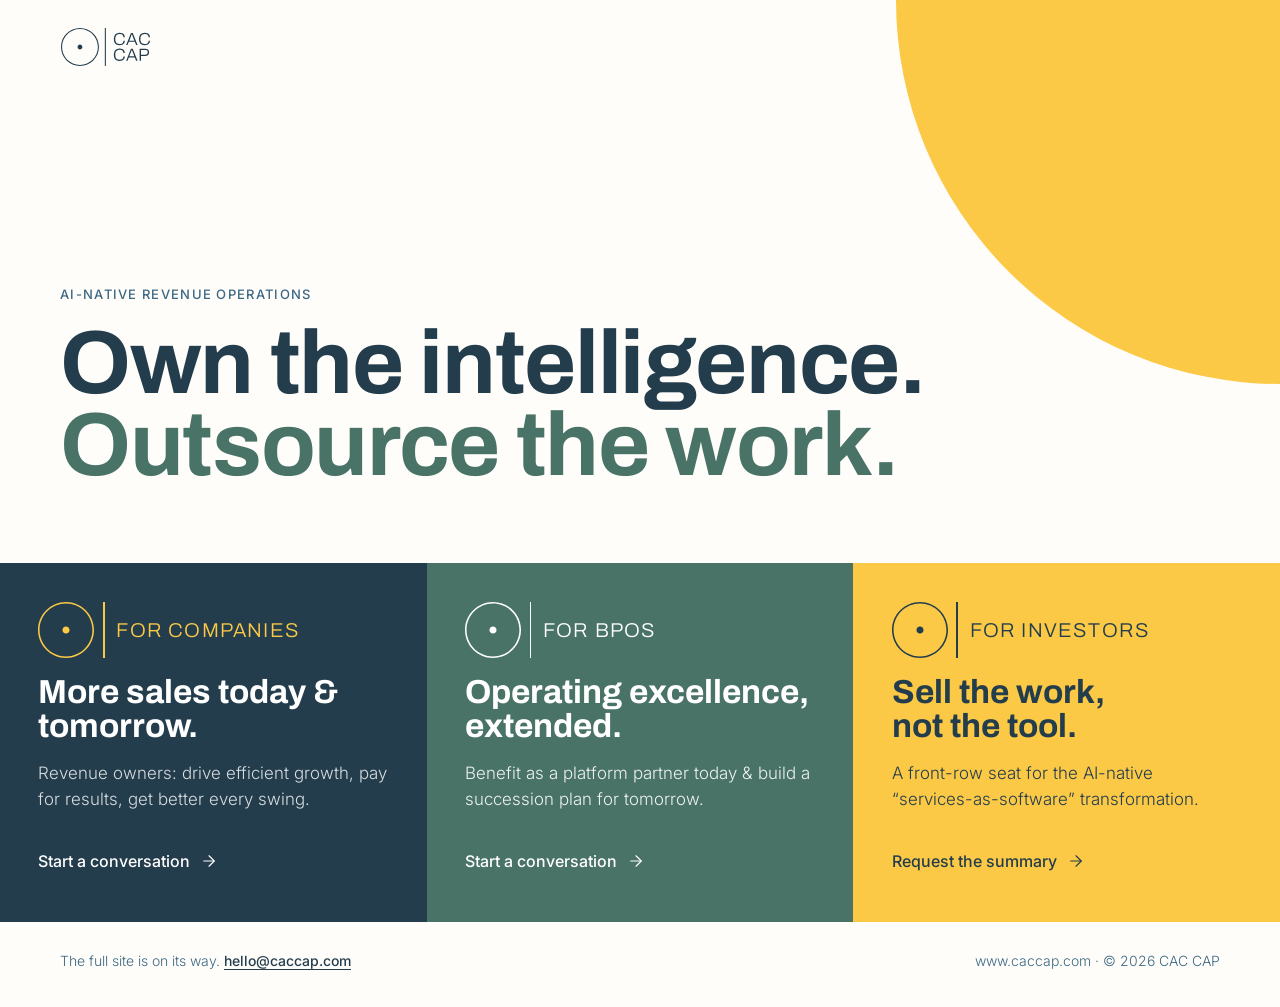
==== commit 731b2305: "Eyebrow: AI-native revenue operations Co-Authored-By: Claude Opus 5.5 <noreply@anthropic.com> Claude" ====
--- a/index.html
+++ b/index.html
@@ -29,7 +29,7 @@
     </header>
 
     <div id="main" style="position: relative; flex-grow: 1; width: 100%; max-width: 1320px; margin: 0 auto; box-sizing: border-box; padding: 32px clamp(20px, 5vw, 60px) clamp(48px, 6vw, 88px); display: flex; flex-direction: column; justify-content: flex-end; gap: 20px;">
-      <div style="font-size: 13px; font-weight: 500; letter-spacing: .1em; text-transform: uppercase; color: #3c6884;">AI-run sales operations</div>
+      <div style="font-size: 13px; font-weight: 500; letter-spacing: .1em; text-transform: uppercase; color: #3c6884;">AI-native revenue operations</div>
       <h1 style="margin: 0; max-width: 900px; font-family: Archivo, 'Helvetica Neue', Arial, sans-serif; font-weight: 700; font-size: clamp(42px, 7vw, 108px); line-height: .92; letter-spacing: -.015em; color: #233d4d;">Own the intelligence.<br><span style="color: #497367;">Outsource the work.</span></h1>
     </div>
   </section>
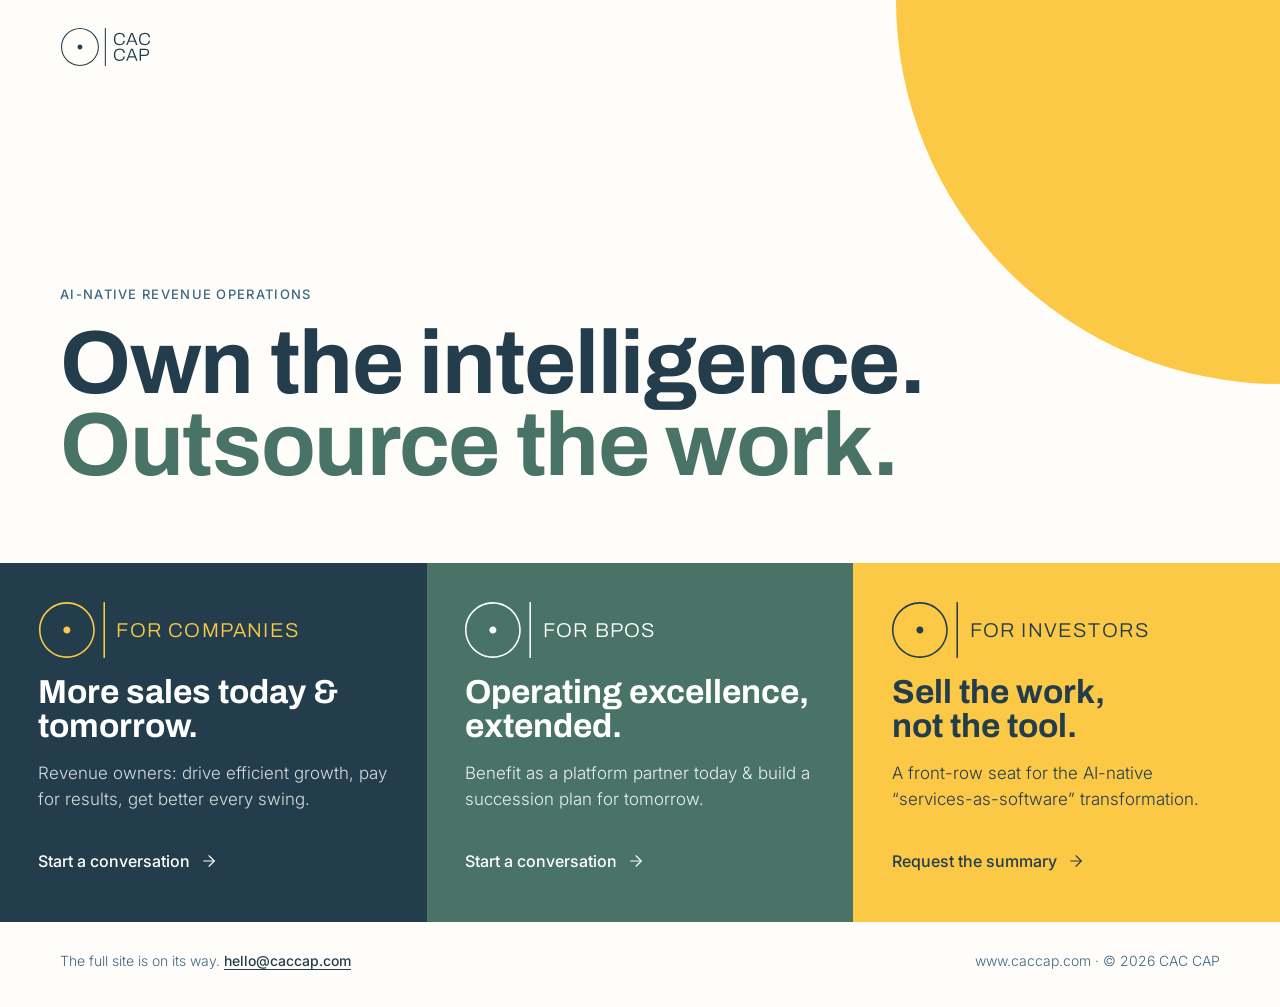
==== commit 574a07f6: "Logo mark = circumpunct + bar: favicon, mark file, door lockups - favicon.svg: the full mark (circum" ====
--- a/index.html
+++ b/index.html
@@ -4,12 +4,12 @@
 <meta charset="utf-8">
 <meta name="viewport" content="width=device-width, initial-scale=1">
 <title>CAC CAP · Own the intelligence. Outsource the work.</title>
-<meta name="description" content="We sell the work, not the tool: an AI-run sales operation, paid on results, with an acquisition pipeline behind it.">
+<meta name="description" content="We sell the work, not the tool: an AI-native revenue operation, paid on results, with an acquisition pipeline behind it.">
 <meta property="og:type" content="website">
 <meta property="og:site_name" content="CAC CAP">
 <meta property="og:title" content="CAC CAP · Own the intelligence. Outsource the work.">
-<meta property="og:description" content="We sell the work, not the tool: an AI-run sales operation, paid on results, with an acquisition pipeline behind it.">
-<link rel="icon" href="favicon.ico" sizes="any">
+<meta property="og:description" content="We sell the work, not the tool: an AI-native revenue operation, paid on results, with an acquisition pipeline behind it.">
+<link rel="icon" href="favicon.ico" sizes="32x32">
 <link rel="icon" type="image/svg+xml" href="favicon.svg">
 <link rel="apple-touch-icon" href="apple-touch-icon.png">
 <link rel="preconnect" href="https://fonts.googleapis.com">
@@ -36,10 +36,9 @@
 
   <nav aria-label="Choose your path" style="display: grid; grid-template-columns: repeat(auto-fit, minmax(300px, 1fr));">
     <div class="door" style="min-height: clamp(300px, 28vw, 420px); box-sizing: border-box; padding: clamp(28px, 3vw, 44px); display: flex; flex-direction: column; gap: 18px; background: #233d4d; color: #ffffff; text-decoration: none;">
-      <span style="display: flex; align-items: center; gap: 8.7px;">
-        <span aria-hidden="true" class="tint" style="width: 56px; height: 56px; display: block; flex: 0 0 auto; background: #fbc946; -webkit-mask-image: url(assets/img/cac-cap-mark-deep-ocean.svg); mask-image: url(assets/img/cac-cap-mark-deep-ocean.svg);"></span>
-        <span aria-hidden="true" style="width: 1.6px; height: 56px; background: #fbc946; flex: 0 0 auto;"></span>
-        <span style="margin-left: 3px; font-family: Archivo, 'Helvetica Neue', Arial, sans-serif; font-weight: 300; font-size: 20px; line-height: 1; letter-spacing: .06em; text-transform: uppercase; color: #fbc946;">For companies</span>
+      <span style="display: flex; align-items: center;">
+        <span aria-hidden="true" class="tint" style="width: 66.25px; height: 56px; display: block; flex: 0 0 auto; background: #fbc946; -webkit-mask-image: url(assets/img/cac-cap-mark-deep-ocean.svg); mask-image: url(assets/img/cac-cap-mark-deep-ocean.svg);"></span>
+        <span style="margin-left: 11.7px; font-family: Archivo, 'Helvetica Neue', Arial, sans-serif; font-weight: 300; font-size: 20px; line-height: 1; letter-spacing: .06em; text-transform: uppercase; color: #fbc946;">For companies</span>
       </span>
       <span style="font-family: Archivo, 'Helvetica Neue', Arial, sans-serif; font-weight: 700; font-size: clamp(28px, 2.6vw, 38px); line-height: 1.02;">More sales today &amp; tomorrow.</span>
       <span style="flex-grow: 1; font-size: 17px; line-height: 1.5; color: rgba(255,255,255,.82);">Revenue owners:&nbsp;drive efficient growth, pay for results, get better every swing.</span>
@@ -48,10 +47,9 @@
       </a>
     </div>
     <div class="door" style="min-height: clamp(300px, 28vw, 420px); box-sizing: border-box; padding: clamp(28px, 3vw, 44px); display: flex; flex-direction: column; gap: 18px; background: #497367; color: #ffffff; text-decoration: none;">
-      <span style="display: flex; align-items: center; gap: 8.7px;">
-        <span aria-hidden="true" class="tint" style="width: 56px; height: 56px; display: block; flex: 0 0 auto; background: #ffffff; -webkit-mask-image: url(assets/img/cac-cap-mark-deep-ocean.svg); mask-image: url(assets/img/cac-cap-mark-deep-ocean.svg);"></span>
-        <span aria-hidden="true" style="width: 1.6px; height: 56px; background: #ffffff; flex: 0 0 auto;"></span>
-        <span style="margin-left: 3px; font-family: Archivo, 'Helvetica Neue', Arial, sans-serif; font-weight: 300; font-size: 20px; line-height: 1; letter-spacing: .06em; text-transform: uppercase; color: #ffffff;">For BPOs</span>
+      <span style="display: flex; align-items: center;">
+        <span aria-hidden="true" class="tint" style="width: 66.25px; height: 56px; display: block; flex: 0 0 auto; background: #ffffff; -webkit-mask-image: url(assets/img/cac-cap-mark-deep-ocean.svg); mask-image: url(assets/img/cac-cap-mark-deep-ocean.svg);"></span>
+        <span style="margin-left: 11.7px; font-family: Archivo, 'Helvetica Neue', Arial, sans-serif; font-weight: 300; font-size: 20px; line-height: 1; letter-spacing: .06em; text-transform: uppercase; color: #ffffff;">For BPOs</span>
       </span>
       <span style="font-family: Archivo, 'Helvetica Neue', Arial, sans-serif; font-weight: 700; font-size: clamp(28px, 2.6vw, 38px); line-height: 1.02;">Operating excellence, extended.</span>
       <span style="flex-grow: 1; font-size: 17px; line-height: 1.5; color: rgba(255,255,255,.9);">Benefit as a platform partner today &amp; build a succession plan for tomorrow.</span>
@@ -60,12 +58,11 @@
       </a>
     </div>
     <div class="door" style="min-height: clamp(300px, 28vw, 420px); box-sizing: border-box; padding: clamp(28px, 3vw, 44px); display: flex; flex-direction: column; gap: 18px; background: #fbc946; color: #233d4d; text-decoration: none;">
-      <span style="display: flex; align-items: center; gap: 8.7px;">
-        <span aria-hidden="true" class="tint" style="width: 56px; height: 56px; display: block; flex: 0 0 auto; background: #233d4d; -webkit-mask-image: url(assets/img/cac-cap-mark-deep-ocean.svg); mask-image: url(assets/img/cac-cap-mark-deep-ocean.svg);"></span>
-        <span aria-hidden="true" style="width: 1.6px; height: 56px; background: #233d4d; flex: 0 0 auto;"></span>
-        <span style="margin-left: 3px; font-family: Archivo, 'Helvetica Neue', Arial, sans-serif; font-weight: 300; font-size: 20px; line-height: 1; letter-spacing: .06em; text-transform: uppercase; color: #233d4d;">For investors</span>
+      <span style="display: flex; align-items: center;">
+        <span aria-hidden="true" class="tint" style="width: 66.25px; height: 56px; display: block; flex: 0 0 auto; background: #233d4d; -webkit-mask-image: url(assets/img/cac-cap-mark-deep-ocean.svg); mask-image: url(assets/img/cac-cap-mark-deep-ocean.svg);"></span>
+        <span style="margin-left: 11.7px; font-family: Archivo, 'Helvetica Neue', Arial, sans-serif; font-weight: 300; font-size: 20px; line-height: 1; letter-spacing: .06em; text-transform: uppercase; color: #233d4d;">For investors</span>
       </span>
-      <span style="font-family: Archivo, 'Helvetica Neue', Arial, sans-serif; font-weight: 700; font-size: clamp(28px, 2.6vw, 38px); line-height: 1.02;">Sell the work, <br>not the tool.</span>
+      <span style="font-family: Archivo, 'Helvetica Neue', Arial, sans-serif; font-weight: 700; font-size: clamp(28px, 2.6vw, 38px); line-height: 1.02;"><span style="white-space: nowrap;">Sell the work,</span> <span style="white-space: nowrap;">not the tool.</span></span>
       <span style="flex-grow: 1; font-size: 17px; line-height: 1.5; color: #233d4d;">A front-row seat for the AI-native <span style="white-space: nowrap;">“services-as-software”</span> transformation.</span>
       <a class="go" href="mailto:hello@caccap.com?subject=CAC%20CAP%20investment%20summary" style="align-self: flex-start; display: inline-flex; align-items: center; gap: 10px; min-height: 44px; font-size: 16px; font-weight: 500; color: inherit; text-decoration: none;">Request the summary
         <svg aria-hidden="true" width="18" height="18" viewBox="0 0 24 24" fill="none" stroke="currentColor" stroke-width="1.5" stroke-linecap="round" stroke-linejoin="round"><path d="M5 12h14"></path><path d="m12 5 7 7-7 7"></path></svg>
